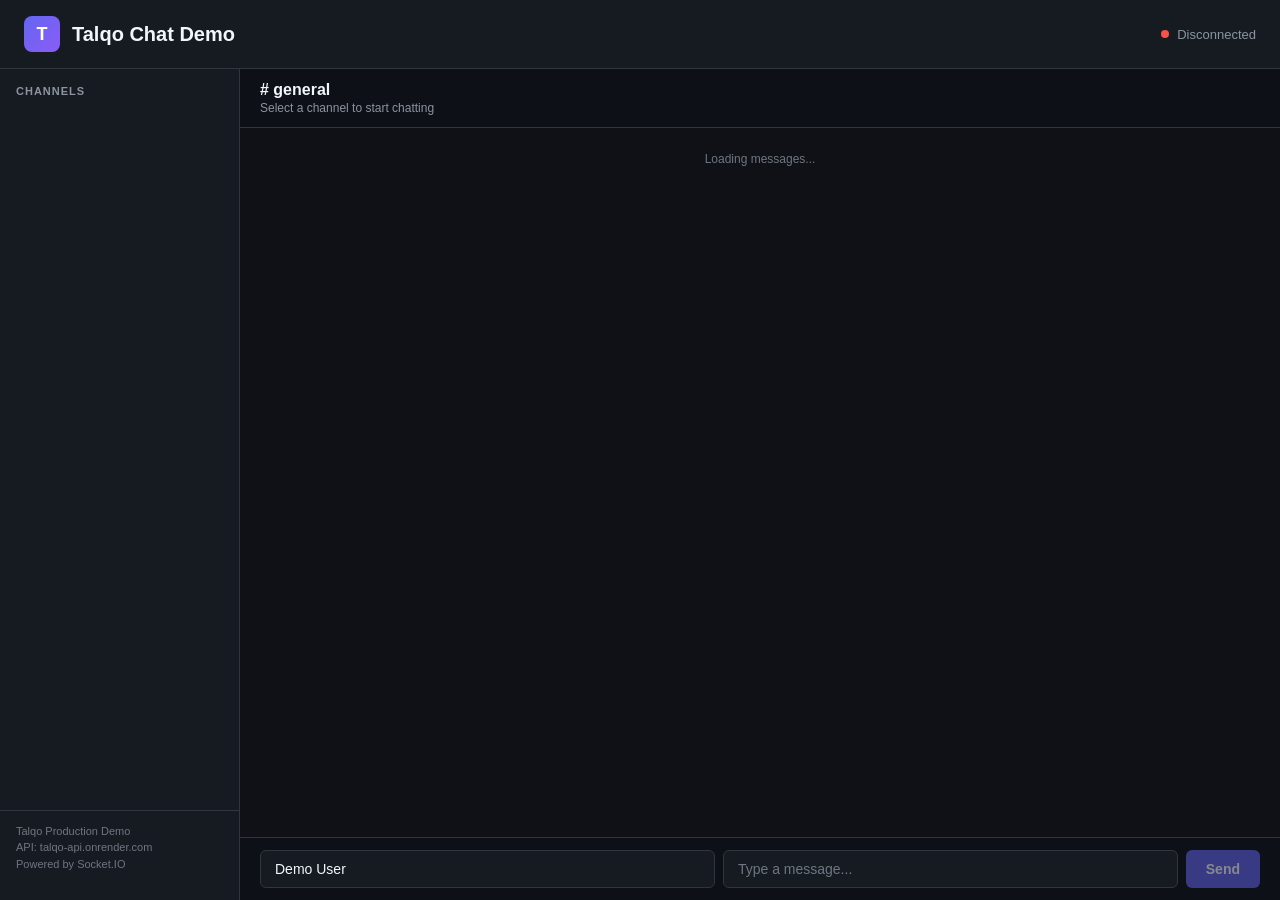
==== index.html @ 12759084 "Talqo chat demo app" ====
<!DOCTYPE html>
<html lang="en">
<head>
  <meta charset="UTF-8">
  <meta name="viewport" content="width=device-width, initial-scale=1.0">
  <title>Talqo Chat Demo</title>
  <script src="https://cdn.socket.io/4.7.5/socket.io.min.js"
          integrity="sha384-2huaZvOR9iDzHqslqwpR87isEmrfxqyWOF7hr7BY6KG0+hVKLoEXMPUJw3ynWuhO"
          crossorigin="anonymous"></script>
  <style>
    * { margin: 0; padding: 0; box-sizing: border-box; }

    body {
      font-family: -apple-system, BlinkMacSystemFont, 'Segoe UI', Roboto, sans-serif;
      background: #0f1117;
      color: #e1e4e8;
      height: 100vh;
      display: flex;
      flex-direction: column;
    }

    header {
      background: #161b22;
      border-bottom: 1px solid #30363d;
      padding: 16px 24px;
      display: flex;
      align-items: center;
      gap: 12px;
    }

    header .logo {
      width: 36px;
      height: 36px;
      background: linear-gradient(135deg, #6366f1, #8b5cf6);
      border-radius: 8px;
      display: flex;
      align-items: center;
      justify-content: center;
      font-weight: bold;
      font-size: 18px;
      color: white;
    }

    header h1 {
      font-size: 20px;
      font-weight: 600;
      color: #f0f6fc;
    }

    header .status {
      margin-left: auto;
      display: flex;
      align-items: center;
      gap: 8px;
      font-size: 13px;
      color: #8b949e;
    }

    header .status .dot {
      width: 8px;
      height: 8px;
      border-radius: 50%;
      background: #f85149;
      transition: background 0.3s;
    }

    header .status .dot.connected { background: #3fb950; }

    .container {
      display: flex;
      flex: 1;
      overflow: hidden;
    }

    .sidebar {
      width: 240px;
      background: #161b22;
      border-right: 1px solid #30363d;
      display: flex;
      flex-direction: column;
      padding: 16px 0;
    }

    .sidebar h3 {
      font-size: 11px;
      text-transform: uppercase;
      letter-spacing: 1px;
      color: #8b949e;
      padding: 0 16px;
      margin-bottom: 8px;
    }

    .channel-list {
      list-style: none;
    }

    .channel-list li {
      padding: 8px 16px;
      cursor: pointer;
      display: flex;
      align-items: center;
      gap: 8px;
      font-size: 14px;
      color: #8b949e;
      transition: all 0.15s;
    }

    .channel-list li:hover { background: #1c2128; color: #e1e4e8; }
    .channel-list li.active { background: #1f2937; color: #f0f6fc; }
    .channel-list li .hash { color: #6366f1; font-weight: bold; }

    .sidebar .info-box {
      margin-top: auto;
      padding: 12px 16px;
      border-top: 1px solid #30363d;
    }

    .sidebar .info-box p {
      font-size: 11px;
      color: #6e7681;
      line-height: 1.5;
    }

    .chat-area {
      flex: 1;
      display: flex;
      flex-direction: column;
    }

    .chat-header {
      padding: 12px 20px;
      border-bottom: 1px solid #30363d;
      background: #0d1117;
    }

    .chat-header h2 {
      font-size: 16px;
      font-weight: 600;
      color: #f0f6fc;
    }

    .chat-header p {
      font-size: 12px;
      color: #8b949e;
      margin-top: 2px;
    }

    .messages {
      flex: 1;
      overflow-y: auto;
      padding: 16px 20px;
      display: flex;
      flex-direction: column;
      gap: 4px;
    }

    .message {
      padding: 8px 12px;
      border-radius: 6px;
      max-width: 80%;
      animation: fadeIn 0.2s ease;
    }

    @keyframes fadeIn {
      from { opacity: 0; transform: translateY(4px); }
      to { opacity: 1; transform: translateY(0); }
    }

    .message .meta {
      display: flex;
      align-items: center;
      gap: 8px;
      margin-bottom: 4px;
    }

    .message .meta .author {
      font-weight: 600;
      font-size: 13px;
      color: #f0f6fc;
    }

    .message .meta .time {
      font-size: 11px;
      color: #6e7681;
    }

    .message .meta .bot-badge {
      background: #6366f1;
      color: white;
      font-size: 10px;
      padding: 1px 6px;
      border-radius: 3px;
      font-weight: 600;
    }

    .message .body {
      font-size: 14px;
      line-height: 1.5;
      color: #c9d1d9;
    }

    .message:hover { background: #161b22; }

    .input-area {
      padding: 12px 20px;
      border-top: 1px solid #30363d;
      background: #0d1117;
    }

    .input-row {
      display: flex;
      gap: 8px;
    }

    .input-row input[type="text"]#username {
      width: 120px;
      flex-shrink: 0;
    }

    .input-row input {
      flex: 1;
      background: #161b22;
      border: 1px solid #30363d;
      border-radius: 6px;
      padding: 10px 14px;
      color: #f0f6fc;
      font-size: 14px;
      outline: none;
      transition: border-color 0.2s;
    }

    .input-row input:focus { border-color: #6366f1; }
    .input-row input::placeholder { color: #6e7681; }

    .input-row button {
      background: #6366f1;
      color: white;
      border: none;
      border-radius: 6px;
      padding: 10px 20px;
      font-size: 14px;
      font-weight: 600;
      cursor: pointer;
      transition: background 0.2s;
      white-space: nowrap;
    }

    .input-row button:hover { background: #5558e6; }
    .input-row button:disabled { opacity: 0.5; cursor: not-allowed; }

    .system-msg {
      text-align: center;
      font-size: 12px;
      color: #6e7681;
      padding: 8px;
    }

    @media (max-width: 768px) {
      .sidebar { display: none; }
      .input-row input[type="text"]#username { width: 80px; }
    }
  </style>
</head>
<body>
  <header>
    <div class="logo">T</div>
    <h1>Talqo Chat Demo</h1>
    <div class="status">
      <div class="dot" id="statusDot"></div>
      <span id="statusText">Disconnected</span>
    </div>
  </header>

  <div class="container">
    <div class="sidebar">
      <h3>Channels</h3>
      <ul class="channel-list" id="channelList"></ul>
      <div class="info-box">
        <p>Talqo Production Demo<br>API: talqo-api.onrender.com<br>Powered by Socket.IO</p>
      </div>
    </div>

    <div class="chat-area">
      <div class="chat-header">
        <h2 id="channelTitle"># general</h2>
        <p id="channelDesc">Select a channel to start chatting</p>
      </div>

      <div class="messages" id="messages">
        <div class="system-msg">Loading messages...</div>
      </div>

      <div class="input-area">
        <div class="input-row">
          <input type="text" id="username" placeholder="Your name" value="Demo User">
          <input type="text" id="messageInput" placeholder="Type a message..." disabled>
          <button id="sendBtn" disabled>Send</button>
        </div>
      </div>
    </div>
  </div>

  <script>
    const API_BASE = 'https://talqo-api.onrender.com';
    const API_KEY = 'pk_live_LKlmr4swv3DQW6knTESTp3jXhk2GHrus';

    let socket = null;
    let currentChannelId = null;
    let channels = [];

    // DOM elements
    const statusDot = document.getElementById('statusDot');
    const statusText = document.getElementById('statusText');
    const channelList = document.getElementById('channelList');
    const channelTitle = document.getElementById('channelTitle');
    const channelDesc = document.getElementById('channelDesc');
    const messagesDiv = document.getElementById('messages');
    const messageInput = document.getElementById('messageInput');
    const sendBtn = document.getElementById('sendBtn');
    const usernameInput = document.getElementById('username');

    // API helper
    async function api(path, options = {}) {
      const res = await fetch(`${API_BASE}${path}`, {
        ...options,
        headers: {
          'Content-Type': 'application/json',
          'x-api-key': API_KEY,
          ...(options.headers || {})
        }
      });
      return res.json();
    }

    // Format timestamp
    function formatTime(ts) {
      const d = new Date(ts);
      return d.toLocaleTimeString([], { hour: '2-digit', minute: '2-digit' });
    }

    // Render a message (XSS-safe: uses textContent, not innerHTML)
    function renderMessage(msg) {
      const div = document.createElement('div');
      div.className = 'message';

      const isBot = msg.metadata?.isBot;
      const author = isBot ? (msg.metadata.botName || 'Bot') : (msg.userId || 'Anonymous');

      const metaDiv = document.createElement('div');
      metaDiv.className = 'meta';

      const authorSpan = document.createElement('span');
      authorSpan.className = 'author';
      authorSpan.textContent = author;
      metaDiv.appendChild(authorSpan);

      if (isBot) {
        const badgeSpan = document.createElement('span');
        badgeSpan.className = 'bot-badge';
        badgeSpan.textContent = 'BOT';
        metaDiv.appendChild(badgeSpan);
      }

      const timeSpan = document.createElement('span');
      timeSpan.className = 'time';
      timeSpan.textContent = formatTime(msg.createdAt);
      metaDiv.appendChild(timeSpan);

      const bodyDiv = document.createElement('div');
      bodyDiv.className = 'body';
      bodyDiv.textContent = msg.content;

      div.appendChild(metaDiv);
      div.appendChild(bodyDiv);
      return div;
    }

    // Load channels
    async function loadChannels() {
      const res = await api('/api/v1/channels');
      if (res.success) {
        channels = res.data;
        channelList.replaceChildren();
        channels.forEach(ch => {
          const li = document.createElement('li');
          const hashSpan = document.createElement('span');
          hashSpan.className = 'hash';
          hashSpan.textContent = '#';
          li.appendChild(hashSpan);
          li.appendChild(document.createTextNode(' ' + ch.name));
          li.dataset.id = ch.id;
          li.dataset.name = ch.name;
          li.dataset.desc = ch.description || '';
          li.onclick = () => selectChannel(ch.id, ch.name, ch.description);
          channelList.appendChild(li);
        });
        // Auto-select first channel
        if (channels.length > 0) {
          selectChannel(channels[0].id, channels[0].name, channels[0].description);
        }
      }
    }

    // Helper to create a system message element
    function createSystemMsg(text) {
      const el = document.createElement('div');
      el.className = 'system-msg';
      el.textContent = text;
      return el;
    }

    // Load messages for a channel
    async function loadMessages(channelId) {
      messagesDiv.replaceChildren(createSystemMsg('Loading messages...'));
      const res = await api(`/api/v1/channels/${channelId}/messages`);
      messagesDiv.replaceChildren();
      if (res.success && res.data.length > 0) {
        res.data.forEach(msg => messagesDiv.appendChild(renderMessage(msg)));
      } else {
        messagesDiv.appendChild(createSystemMsg('No messages yet. Be the first to say something!'));
      }
      messagesDiv.scrollTop = messagesDiv.scrollHeight;
    }

    // Select channel
    function selectChannel(id, name, desc) {
      currentChannelId = id;
      channelTitle.textContent = `# ${name}`;
      channelDesc.textContent = desc || 'Chat channel';
      messageInput.disabled = false;
      sendBtn.disabled = false;

      // Highlight active channel
      document.querySelectorAll('.channel-list li').forEach(li => {
        li.classList.toggle('active', li.dataset.id === id);
      });

      loadMessages(id);

      // Join channel via socket
      if (socket && socket.connected) {
        socket.emit('join_channel', { channelId: id });
      }
    }

    // Send message
    async function sendMessage() {
      const content = messageInput.value.trim();
      const username = usernameInput.value.trim() || 'Anonymous';
      if (!content || !currentChannelId) return;

      messageInput.value = '';
      sendBtn.disabled = true;

      try {
        const res = await api(`/api/v1/channels/${currentChannelId}/messages`, {
          method: 'POST',
          body: JSON.stringify({
            content,
            userId: username.toLowerCase().replace(/\s+/g, '-'),
            senderName: username
          })
        });

        if (res.success) {
          messagesDiv.appendChild(renderMessage(res.data));
          messagesDiv.scrollTop = messagesDiv.scrollHeight;
          // Remove "no messages" placeholder
          const placeholder = messagesDiv.querySelector('.system-msg');
          if (placeholder) placeholder.remove();
        }
      } catch (err) {
        console.error('Send failed:', err);
      }

      sendBtn.disabled = false;
      messageInput.focus();
    }

    // Connect socket
    function connectSocket() {
      socket = io(API_BASE, {
        transports: ['websocket', 'polling'],
        query: { apiKey: API_KEY }
      });

      socket.on('connect', () => {
        statusDot.classList.add('connected');
        statusText.textContent = 'Connected';
        if (currentChannelId) {
          socket.emit('join_channel', { channelId: currentChannelId });
        }
      });

      socket.on('disconnect', () => {
        statusDot.classList.remove('connected');
        statusText.textContent = 'Disconnected';
      });

      socket.on('new_message', (msg) => {
        if (msg.channelId === currentChannelId) {
          messagesDiv.appendChild(renderMessage(msg));
          messagesDiv.scrollTop = messagesDiv.scrollHeight;
        }
      });

      socket.on('connect_error', (err) => {
        statusText.textContent = 'Connection error';
        console.error('Socket error:', err);
      });
    }

    // Event listeners
    sendBtn.addEventListener('click', sendMessage);
    messageInput.addEventListener('keydown', (e) => {
      if (e.key === 'Enter') sendMessage();
    });

    // Initialize
    loadChannels();
    connectSocket();
  </script>
</body>
</html>
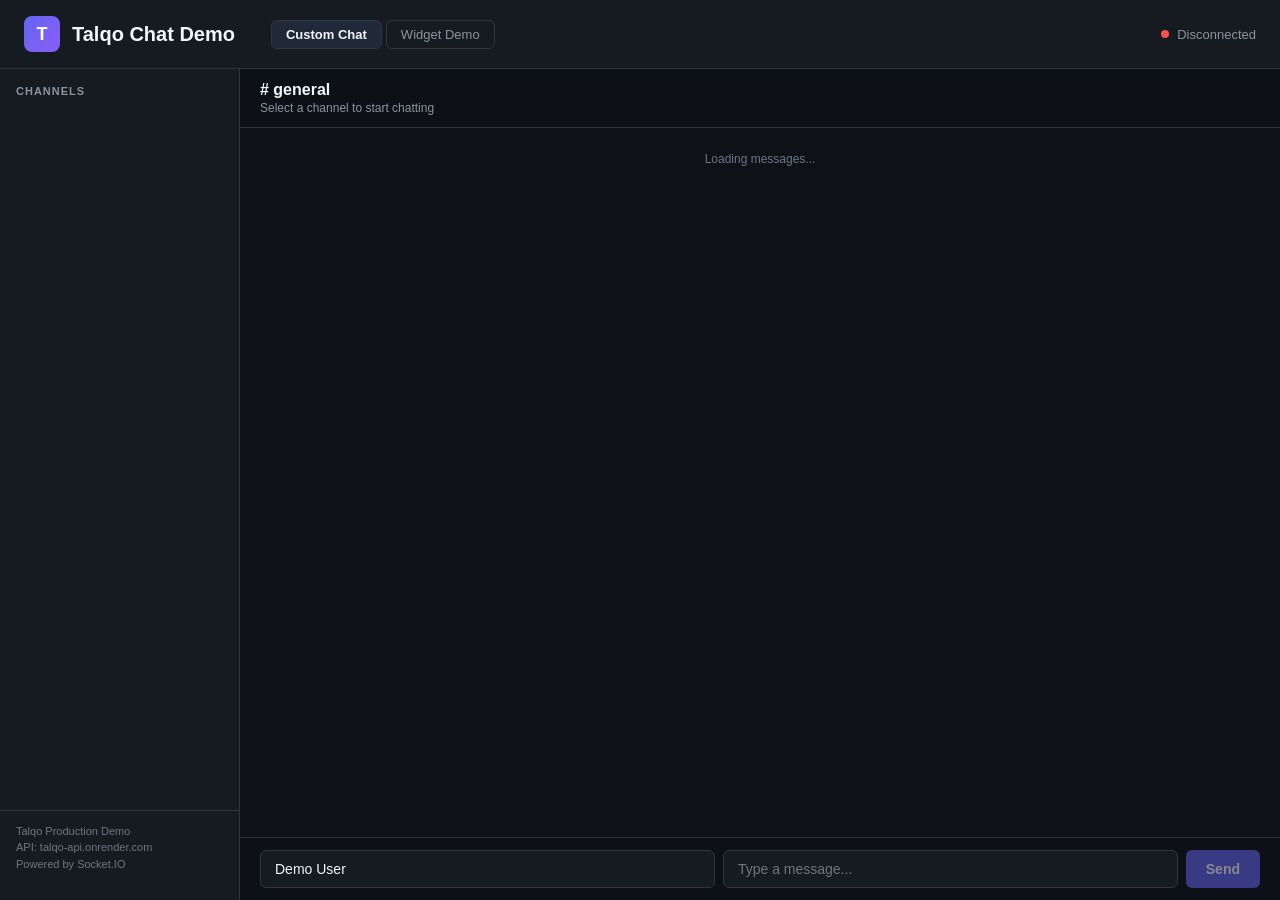
==== commit ab8f41a2: "feat: add Widget Demo tab with Talqo embeddable widget - Two tabs: Custom Chat | Widget Demo - Widge" ====
--- a/index.html
+++ b/index.html
@@ -265,6 +265,10 @@
   <header>
     <div class="logo">T</div>
     <h1>Talqo Chat Demo</h1>
+    <div style="display:flex;gap:4px;margin-left:24px;">
+      <button onclick="showView('chat')" id="tabChat" style="padding:6px 14px;border-radius:6px;border:1px solid #30363d;background:#1f2937;color:#f0f6fc;font-size:13px;cursor:pointer;font-weight:600;">Custom Chat</button>
+      <button onclick="showView('widget')" id="tabWidget" style="padding:6px 14px;border-radius:6px;border:1px solid #30363d;background:transparent;color:#8b949e;font-size:13px;cursor:pointer;">Widget Demo</button>
+    </div>
     <div class="status">
       <div class="dot" id="statusDot"></div>
       <span id="statusText">Disconnected</span>
@@ -297,6 +301,37 @@
           <button id="sendBtn" disabled>Send</button>
         </div>
       </div>
+    </div>
+  </div>
+
+  <!-- Widget Demo View -->
+  <div id="widgetView" style="display:none;flex:1;flex-direction:column;align-items:center;justify-content:center;padding:40px;text-align:center;">
+    <div style="max-width:600px;">
+      <h2 style="font-size:28px;font-weight:700;color:#f0f6fc;margin-bottom:12px;">Talqo Embeddable Widget</h2>
+      <p style="color:#8b949e;font-size:16px;line-height:1.6;margin-bottom:32px;">
+        This is the drop-in chat widget that your customers can add to any website with a single script tag.
+        Click the chat bubble in the bottom-right corner to try it.
+      </p>
+
+      <div style="background:#161b22;border:1px solid #30363d;border-radius:12px;padding:24px;text-align:left;margin-bottom:24px;">
+        <div style="font-size:11px;text-transform:uppercase;letter-spacing:1px;color:#6e7681;margin-bottom:12px;">Embed Code</div>
+        <pre style="background:#0d1117;padding:16px;border-radius:8px;overflow-x:auto;font-size:13px;line-height:1.6;color:#c9d1d9;"><code>&lt;script src="https://talqo-api.onrender.com/widget.js"&gt;&lt;/script&gt;
+&lt;script&gt;
+  Talqo.init({
+    apiKey: 'YOUR_API_KEY',
+    channelId: 'YOUR_CHANNEL_ID',
+    userId: 'visitor-123',
+    theme: 'light',
+    position: 'bottom-right'
+  })
+&lt;/script&gt;</code></pre>
+      </div>
+
+      <div style="display:flex;gap:12px;justify-content:center;">
+        <button onclick="launchWidget()" id="widgetLaunchBtn" style="padding:10px 24px;background:#6366f1;color:white;border:none;border-radius:8px;font-size:14px;font-weight:600;cursor:pointer;">Launch Widget</button>
+        <button onclick="destroyWidget()" id="widgetDestroyBtn" style="padding:10px 24px;background:#1e293b;color:#94a3b8;border:1px solid #30363d;border-radius:8px;font-size:14px;cursor:pointer;display:none;">Destroy Widget</button>
+      </div>
+      <p id="widgetStatus" style="margin-top:16px;font-size:13px;color:#6e7681;"></p>
     </div>
   </div>
 
@@ -462,12 +497,8 @@
           })
         });
 
-        if (res.success) {
-          messagesDiv.appendChild(renderMessage(res.data));
-          messagesDiv.scrollTop = messagesDiv.scrollHeight;
-          // Remove "no messages" placeholder
-          const placeholder = messagesDiv.querySelector('.system-msg');
-          if (placeholder) placeholder.remove();
+        if (!res.success) {
+          console.error('Send failed:', res.error);
         }
       } catch (err) {
         console.error('Send failed:', err);
@@ -480,8 +511,8 @@
     // Connect socket
     function connectSocket() {
       socket = io(API_BASE, {
-        transports: ['websocket', 'polling'],
-        query: { apiKey: API_KEY }
+        transports: ['websocket'],
+        auth: { apiKey: API_KEY }
       });
 
       socket.on('connect', () => {
@@ -497,8 +528,10 @@
         statusText.textContent = 'Disconnected';
       });
 
-      socket.on('new_message', (msg) => {
+      socket.on('message', (msg) => {
         if (msg.channelId === currentChannelId) {
+          const placeholder = messagesDiv.querySelector('.system-msg');
+          if (placeholder) placeholder.remove();
           messagesDiv.appendChild(renderMessage(msg));
           messagesDiv.scrollTop = messagesDiv.scrollHeight;
         }
@@ -515,6 +548,72 @@
     messageInput.addEventListener('keydown', (e) => {
       if (e.key === 'Enter') sendMessage();
     });
+
+    // View toggle
+    function showView(view) {
+      const chatView = document.querySelector('.container');
+      const widgetViewEl = document.getElementById('widgetView');
+      const tabChat = document.getElementById('tabChat');
+      const tabWidget = document.getElementById('tabWidget');
+
+      if (view === 'widget') {
+        chatView.style.display = 'none';
+        widgetViewEl.style.display = 'flex';
+        tabChat.style.background = 'transparent';
+        tabChat.style.color = '#8b949e';
+        tabChat.style.fontWeight = 'normal';
+        tabWidget.style.background = '#1f2937';
+        tabWidget.style.color = '#f0f6fc';
+        tabWidget.style.fontWeight = '600';
+      } else {
+        chatView.style.display = 'flex';
+        widgetViewEl.style.display = 'none';
+        tabChat.style.background = '#1f2937';
+        tabChat.style.color = '#f0f6fc';
+        tabChat.style.fontWeight = '600';
+        tabWidget.style.background = 'transparent';
+        tabWidget.style.color = '#8b949e';
+        tabWidget.style.fontWeight = 'normal';
+      }
+    }
+
+    // Widget management
+    let widgetLoaded = false;
+    function launchWidget() {
+      if (!widgetLoaded) {
+        const script = document.createElement('script');
+        script.src = API_BASE + '/widget.js';
+        script.onload = function() {
+          if (window.Talqo && channels.length > 0) {
+            window.Talqo.init({
+              apiKey: API_KEY,
+              channelId: channels[0].id,
+              serverUrl: API_BASE,
+              userId: 'widget-visitor',
+              userName: 'Widget Visitor',
+              theme: 'light',
+              position: 'bottom-right'
+            });
+            window.Talqo.open();
+            widgetLoaded = true;
+            document.getElementById('widgetLaunchBtn').style.display = 'none';
+            document.getElementById('widgetDestroyBtn').style.display = 'inline-block';
+            document.getElementById('widgetStatus').textContent = 'Widget active on #' + channels[0].name;
+          }
+        };
+        document.body.appendChild(script);
+      }
+    }
+
+    function destroyWidget() {
+      if (window.Talqo) {
+        window.Talqo.destroy();
+        widgetLoaded = false;
+        document.getElementById('widgetLaunchBtn').style.display = 'inline-block';
+        document.getElementById('widgetDestroyBtn').style.display = 'none';
+        document.getElementById('widgetStatus').textContent = 'Widget destroyed';
+      }
+    }
 
     // Initialize
     loadChannels();
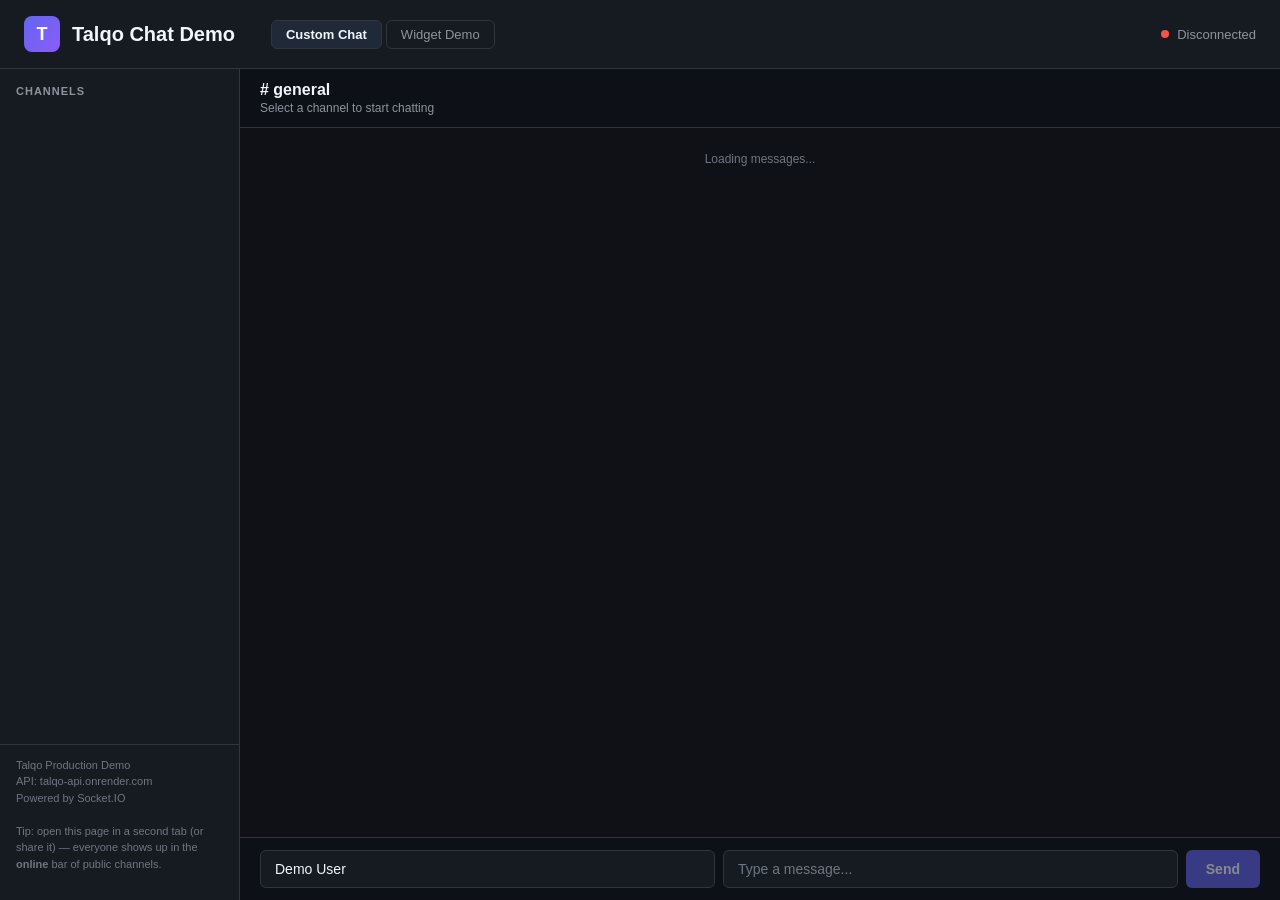
==== commit 4eee3521: "feat: show live online users (presence) in the Custom Chat demo Join public channels with a per-tab " ====
--- a/index.html
+++ b/index.html
@@ -255,7 +255,57 @@
       padding: 8px;
     }
 
+    /* Presence (online users) */
+    .online-bar {
+      display: none;
+      align-items: center;
+      gap: 10px;
+      flex-shrink: 0;
+    }
+
+    .online-bar .online-dot {
+      width: 8px;
+      height: 8px;
+      border-radius: 50%;
+      background: #3fb950;
+      box-shadow: 0 0 0 3px rgba(63, 185, 80, 0.18);
+    }
+
+    .online-bar .online-count {
+      font-size: 12px;
+      color: #8b949e;
+      white-space: nowrap;
+    }
+
+    .online-avatars {
+      display: flex;
+      align-items: center;
+    }
+
+    .online-avatars .online-avatar {
+      width: 26px;
+      height: 26px;
+      border-radius: 50%;
+      margin-left: -6px;
+      border: 2px solid #0d1117;
+      display: flex;
+      align-items: center;
+      justify-content: center;
+      font-size: 11px;
+      font-weight: 700;
+      color: #fff;
+      text-transform: uppercase;
+    }
+
+    .online-avatars .online-avatar:first-child { margin-left: 0; }
+    .online-avatars .online-avatar.more {
+      background: #30363d;
+      color: #c9d1d9;
+      font-size: 10px;
+    }
+
     @media (max-width: 768px) {
+      .online-avatars { display: none; }
       .sidebar { display: none; }
       .input-row input[type="text"]#username { width: 80px; }
     }
@@ -280,14 +330,21 @@
       <h3>Channels</h3>
       <ul class="channel-list" id="channelList"></ul>
       <div class="info-box">
-        <p>Talqo Production Demo<br>API: talqo-api.onrender.com<br>Powered by Socket.IO</p>
+        <p>Talqo Production Demo<br>API: talqo-api.onrender.com<br>Powered by Socket.IO<br><br>Tip: open this page in a second tab (or share it) — everyone shows up in the <strong>online</strong> bar of public channels.</p>
       </div>
     </div>
 
     <div class="chat-area">
-      <div class="chat-header">
-        <h2 id="channelTitle"># general</h2>
-        <p id="channelDesc">Select a channel to start chatting</p>
+      <div class="chat-header" style="display:flex;align-items:center;justify-content:space-between;gap:16px;">
+        <div>
+          <h2 id="channelTitle"># general</h2>
+          <p id="channelDesc">Select a channel to start chatting</p>
+        </div>
+        <div class="online-bar" id="onlineBar" title="People online in this channel">
+          <span class="online-dot"></span>
+          <span class="online-count" id="onlineCount">0 online</span>
+          <div class="online-avatars" id="onlineAvatars"></div>
+        </div>
       </div>
 
       <div class="messages" id="messages">
@@ -317,6 +374,7 @@
         <div style="font-size:11px;text-transform:uppercase;letter-spacing:1px;color:#6e7681;margin-bottom:12px;">Embed Code</div>
         <pre style="background:#0d1117;padding:16px;border-radius:8px;overflow-x:auto;font-size:13px;line-height:1.6;color:#c9d1d9;"><code>&lt;script src="https://talqo-api.onrender.com/widget.js"&gt;&lt;/script&gt;
 &lt;script&gt;
+  // Chat mode (explicit channel &amp; user)
   Talqo.init({
     apiKey: 'YOUR_API_KEY',
     channelId: 'YOUR_CHANNEL_ID',
@@ -324,7 +382,30 @@
     theme: 'light',
     position: 'bottom-right'
   })
+
+  // Support mode (auto guest ID &amp; channel)
+  Talqo.init({
+    apiKey: 'YOUR_API_KEY',
+    mode: 'support',
+    theme: 'light'
+  })
 &lt;/script&gt;</code></pre>
+      </div>
+
+      <div style="background:#161b22;border:1px solid #30363d;border-radius:12px;padding:20px;margin-bottom:24px;">
+        <div style="font-size:11px;text-transform:uppercase;letter-spacing:1px;color:#6e7681;margin-bottom:12px;">Widget Mode</div>
+        <div style="display:flex;gap:16px;justify-content:center;align-items:center;">
+          <label style="display:flex;align-items:center;gap:6px;cursor:pointer;font-size:14px;color:#c9d1d9;">
+            <input type="radio" name="widgetMode" value="chat" checked
+              style="accent-color:#6366f1;width:16px;height:16px;cursor:pointer;">
+            Chat Mode
+          </label>
+          <label style="display:flex;align-items:center;gap:6px;cursor:pointer;font-size:14px;color:#c9d1d9;">
+            <input type="radio" name="widgetMode" value="support"
+              style="accent-color:#059669;width:16px;height:16px;cursor:pointer;">
+            Support Mode
+          </label>
+        </div>
       </div>
 
       <div style="display:flex;gap:12px;justify-content:center;">
@@ -342,6 +423,9 @@
     let socket = null;
     let currentChannelId = null;
     let channels = [];
+    let onlineUsers = [];
+    // Stable per-tab identity so multiple tabs each count as a distinct online user.
+    const GUEST_ID = 'guest-' + Math.random().toString(36).slice(2, 8);
 
     // DOM elements
     const statusDot = document.getElementById('statusDot');
@@ -371,6 +455,51 @@
     function formatTime(ts) {
       const d = new Date(ts);
       return d.toLocaleTimeString([], { hour: '2-digit', minute: '2-digit' });
+    }
+
+    // --- Presence (online users) ---
+    // Join payload carries identity so the server can track presence in public channels.
+    function joinPayload(channelId) {
+      return {
+        channelId,
+        userId: GUEST_ID,
+        displayName: usernameInput.value.trim() || 'Guest'
+      };
+    }
+
+    // Deterministic avatar color from a name.
+    function colorFor(name) {
+      let hash = 0;
+      for (let i = 0; i < name.length; i++) hash = name.charCodeAt(i) + ((hash << 5) - hash);
+      return `hsl(${Math.abs(hash) % 360}, 55%, 45%)`;
+    }
+
+    function renderOnline() {
+      const bar = document.getElementById('onlineBar');
+      if (!onlineUsers.length) {
+        bar.style.display = 'none';
+        return;
+      }
+      bar.style.display = 'flex';
+      document.getElementById('onlineCount').textContent = `${onlineUsers.length} online`;
+
+      const avatars = document.getElementById('onlineAvatars');
+      avatars.replaceChildren();
+      onlineUsers.slice(0, 6).forEach(u => {
+        const name = u.displayName || u.userId;
+        const a = document.createElement('div');
+        a.className = 'online-avatar';
+        a.title = name;
+        a.textContent = name.charAt(0);
+        a.style.background = colorFor(name);
+        avatars.appendChild(a);
+      });
+      if (onlineUsers.length > 6) {
+        const more = document.createElement('div');
+        more.className = 'online-avatar more';
+        more.textContent = '+' + (onlineUsers.length - 6);
+        avatars.appendChild(more);
+      }
     }
 
     // Render a message (XSS-safe: uses textContent, not innerHTML)
@@ -472,9 +601,13 @@
 
       loadMessages(id);
 
-      // Join channel via socket
+      // Reset presence for the newly selected channel
+      onlineUsers = [];
+      renderOnline();
+
+      // Join channel via socket (with identity so presence is tracked)
       if (socket && socket.connected) {
-        socket.emit('join_channel', { channelId: id });
+        socket.emit('join_channel', joinPayload(id));
       }
     }
 
@@ -519,7 +652,7 @@
         statusDot.classList.add('connected');
         statusText.textContent = 'Connected';
         if (currentChannelId) {
-          socket.emit('join_channel', { channelId: currentChannelId });
+          socket.emit('join_channel', joinPayload(currentChannelId));
         }
       });
 
@@ -537,6 +670,27 @@
         }
       });
 
+      // Presence: snapshot on join + incremental online/offline (public channels only)
+      socket.on('presence', ({ channelId, users }) => {
+        if (channelId !== currentChannelId) return;
+        onlineUsers = users || [];
+        renderOnline();
+      });
+
+      socket.on('user_online', ({ channelId, userId, displayName }) => {
+        if (channelId !== currentChannelId) return;
+        const existing = onlineUsers.find(u => u.userId === userId);
+        if (existing) existing.displayName = displayName;
+        else onlineUsers.push({ userId, displayName });
+        renderOnline();
+      });
+
+      socket.on('user_offline', ({ channelId, userId }) => {
+        if (channelId !== currentChannelId) return;
+        onlineUsers = onlineUsers.filter(u => u.userId !== userId);
+        renderOnline();
+      });
+
       socket.on('connect_error', (err) => {
         statusText.textContent = 'Connection error';
         console.error('Socket error:', err);
@@ -547,6 +701,13 @@
     sendBtn.addEventListener('click', sendMessage);
     messageInput.addEventListener('keydown', (e) => {
       if (e.key === 'Enter') sendMessage();
+    });
+
+    // Updating your name re-broadcasts presence so others see the new display name
+    usernameInput.addEventListener('change', () => {
+      if (socket && socket.connected && currentChannelId) {
+        socket.emit('join_channel', joinPayload(currentChannelId));
+      }
     });
 
     // View toggle
@@ -579,27 +740,59 @@
 
     // Widget management
     let widgetLoaded = false;
+    let widgetScriptLoaded = false;
+
+    function getSelectedWidgetMode() {
+      const checked = document.querySelector('input[name="widgetMode"]:checked');
+      return checked ? checked.value : 'chat';
+    }
+
     function launchWidget() {
-      if (!widgetLoaded) {
+      if (widgetLoaded) return;
+
+      function initWidget() {
+        if (!window.Talqo) return;
+
+        const mode = getSelectedWidgetMode();
+        const isSupportMode = mode === 'support';
+
+        const config = {
+          apiKey: API_KEY,
+          serverUrl: API_BASE,
+          theme: 'light',
+          position: 'bottom-right',
+          mode: mode
+        };
+
+        if (!isSupportMode && channels.length > 0) {
+          // Chat mode: use first available channel and explicit user
+          config.channelId = channels[0].id;
+          config.userId = 'widget-visitor';
+          config.userName = 'Widget Visitor';
+        }
+        // Support mode: no channelId (auto-created), no userId (auto-guest)
+
+        window.Talqo.init(config);
+        window.Talqo.open();
+        widgetLoaded = true;
+        document.getElementById('widgetLaunchBtn').style.display = 'none';
+        document.getElementById('widgetDestroyBtn').style.display = 'inline-block';
+
+        if (isSupportMode) {
+          document.getElementById('widgetStatus').textContent = 'Widget active in Support mode (guest)';
+        } else {
+          document.getElementById('widgetStatus').textContent = 'Widget active on #' + (channels.length > 0 ? channels[0].name : 'unknown');
+        }
+      }
+
+      if (widgetScriptLoaded) {
+        initWidget();
+      } else {
         const script = document.createElement('script');
         script.src = API_BASE + '/widget.js';
         script.onload = function() {
-          if (window.Talqo && channels.length > 0) {
-            window.Talqo.init({
-              apiKey: API_KEY,
-              channelId: channels[0].id,
-              serverUrl: API_BASE,
-              userId: 'widget-visitor',
-              userName: 'Widget Visitor',
-              theme: 'light',
-              position: 'bottom-right'
-            });
-            window.Talqo.open();
-            widgetLoaded = true;
-            document.getElementById('widgetLaunchBtn').style.display = 'none';
-            document.getElementById('widgetDestroyBtn').style.display = 'inline-block';
-            document.getElementById('widgetStatus').textContent = 'Widget active on #' + channels[0].name;
-          }
+          widgetScriptLoaded = true;
+          initWidget();
         };
         document.body.appendChild(script);
       }
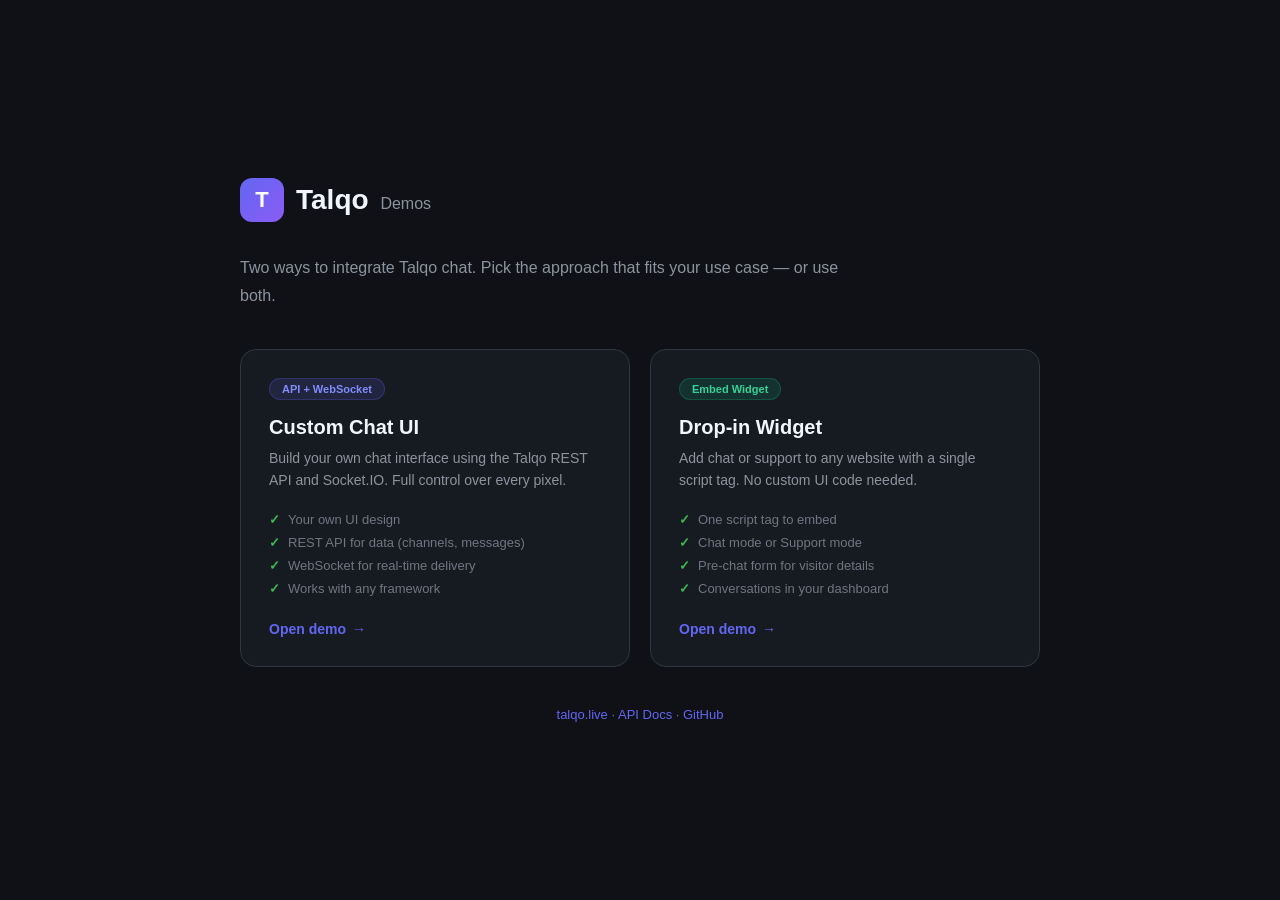
==== commit de0aba90: "refactor: split demo into Custom Chat (API) + Widget Chat (embed) Restructured from single 816-line " ====
--- a/index.html
+++ b/index.html
@@ -3,814 +3,118 @@
 <head>
   <meta charset="UTF-8">
   <meta name="viewport" content="width=device-width, initial-scale=1.0">
-  <title>Talqo Chat Demo</title>
-  <script src="https://cdn.socket.io/4.7.5/socket.io.min.js"
-          integrity="sha384-2huaZvOR9iDzHqslqwpR87isEmrfxqyWOF7hr7BY6KG0+hVKLoEXMPUJw3ynWuhO"
-          crossorigin="anonymous"></script>
+  <title>Talqo Demos — Chat Integration Examples</title>
   <style>
     * { margin: 0; padding: 0; box-sizing: border-box; }
-
     body {
       font-family: -apple-system, BlinkMacSystemFont, 'Segoe UI', Roboto, sans-serif;
-      background: #0f1117;
-      color: #e1e4e8;
-      height: 100vh;
-      display: flex;
-      flex-direction: column;
+      background: #0f1117; color: #e1e4e8;
+      min-height: 100vh;
+      display: flex; align-items: center; justify-content: center;
+      padding: 40px 24px;
     }
+    .container { max-width: 800px; width: 100%; }
 
-    header {
-      background: #161b22;
-      border-bottom: 1px solid #30363d;
-      padding: 16px 24px;
-      display: flex;
-      align-items: center;
-      gap: 12px;
+    .logo { display: flex; align-items: center; gap: 12px; margin-bottom: 32px; }
+    .logo .icon {
+      width: 44px; height: 44px;
+      background: linear-gradient(135deg, #6366f1, #8b5cf6);
+      border-radius: 12px;
+      display: flex; align-items: center; justify-content: center;
+      font-weight: bold; font-size: 22px; color: white;
     }
+    .logo h1 { font-size: 28px; color: #f0f6fc; }
+    .logo span { color: #8b949e; font-size: 16px; font-weight: 400; margin-left: 4px; }
 
-    header .logo {
-      width: 36px;
-      height: 36px;
-      background: linear-gradient(135deg, #6366f1, #8b5cf6);
-      border-radius: 8px;
-      display: flex;
-      align-items: center;
-      justify-content: center;
-      font-weight: bold;
-      font-size: 18px;
-      color: white;
+    p.intro { font-size: 16px; color: #8b949e; line-height: 1.7; margin-bottom: 40px; max-width: 600px; }
+
+    .cards { display: grid; grid-template-columns: 1fr 1fr; gap: 20px; }
+    @media (max-width: 640px) { .cards { grid-template-columns: 1fr; } }
+
+    .card {
+      background: #161b22; border: 1px solid #30363d;
+      border-radius: 16px; padding: 28px;
+      transition: border-color 0.2s, transform 0.2s;
+      text-decoration: none; color: inherit; display: block;
     }
+    .card:hover { border-color: #6366f1; transform: translateY(-2px); }
 
-    header h1 {
-      font-size: 20px;
-      font-weight: 600;
-      color: #f0f6fc;
+    .card .badge {
+      display: inline-block;
+      padding: 4px 12px; border-radius: 20px;
+      font-size: 11px; font-weight: 600; margin-bottom: 16px;
     }
+    .card.api .badge { background: rgba(99, 102, 241, 0.15); color: #818cf8; border: 1px solid rgba(99, 102, 241, 0.25); }
+    .card.widget .badge { background: rgba(16, 185, 129, 0.15); color: #34d399; border: 1px solid rgba(16, 185, 129, 0.25); }
 
-    header .status {
-      margin-left: auto;
-      display: flex;
-      align-items: center;
-      gap: 8px;
-      font-size: 13px;
-      color: #8b949e;
+    .card h2 { font-size: 20px; font-weight: 600; color: #f0f6fc; margin-bottom: 8px; }
+    .card p { font-size: 14px; color: #8b949e; line-height: 1.6; margin-bottom: 16px; }
+
+    .card .features { list-style: none; margin-bottom: 20px; }
+    .card .features li {
+      font-size: 13px; color: #6e7681; padding: 4px 0;
+      display: flex; align-items: center; gap: 8px;
     }
+    .card .features li::before { content: '✓'; color: #3fb950; font-weight: bold; }
 
-    header .status .dot {
-      width: 8px;
-      height: 8px;
-      border-radius: 50%;
-      background: #f85149;
-      transition: background 0.3s;
+    .card .cta {
+      display: inline-flex; align-items: center; gap: 6px;
+      font-size: 14px; font-weight: 600; color: #6366f1;
     }
+    .card .cta::after { content: '→'; }
 
-    header .status .dot.connected { background: #3fb950; }
-
-    .container {
-      display: flex;
-      flex: 1;
-      overflow: hidden;
+    .footer {
+      margin-top: 40px; text-align: center;
+      font-size: 13px; color: #6e7681;
     }
-
-    .sidebar {
-      width: 240px;
-      background: #161b22;
-      border-right: 1px solid #30363d;
-      display: flex;
-      flex-direction: column;
-      padding: 16px 0;
-    }
-
-    .sidebar h3 {
-      font-size: 11px;
-      text-transform: uppercase;
-      letter-spacing: 1px;
-      color: #8b949e;
-      padding: 0 16px;
-      margin-bottom: 8px;
-    }
-
-    .channel-list {
-      list-style: none;
-    }
-
-    .channel-list li {
-      padding: 8px 16px;
-      cursor: pointer;
-      display: flex;
-      align-items: center;
-      gap: 8px;
-      font-size: 14px;
-      color: #8b949e;
-      transition: all 0.15s;
-    }
-
-    .channel-list li:hover { background: #1c2128; color: #e1e4e8; }
-    .channel-list li.active { background: #1f2937; color: #f0f6fc; }
-    .channel-list li .hash { color: #6366f1; font-weight: bold; }
-
-    .sidebar .info-box {
-      margin-top: auto;
-      padding: 12px 16px;
-      border-top: 1px solid #30363d;
-    }
-
-    .sidebar .info-box p {
-      font-size: 11px;
-      color: #6e7681;
-      line-height: 1.5;
-    }
-
-    .chat-area {
-      flex: 1;
-      display: flex;
-      flex-direction: column;
-    }
-
-    .chat-header {
-      padding: 12px 20px;
-      border-bottom: 1px solid #30363d;
-      background: #0d1117;
-    }
-
-    .chat-header h2 {
-      font-size: 16px;
-      font-weight: 600;
-      color: #f0f6fc;
-    }
-
-    .chat-header p {
-      font-size: 12px;
-      color: #8b949e;
-      margin-top: 2px;
-    }
-
-    .messages {
-      flex: 1;
-      overflow-y: auto;
-      padding: 16px 20px;
-      display: flex;
-      flex-direction: column;
-      gap: 4px;
-    }
-
-    .message {
-      padding: 8px 12px;
-      border-radius: 6px;
-      max-width: 80%;
-      animation: fadeIn 0.2s ease;
-    }
-
-    @keyframes fadeIn {
-      from { opacity: 0; transform: translateY(4px); }
-      to { opacity: 1; transform: translateY(0); }
-    }
-
-    .message .meta {
-      display: flex;
-      align-items: center;
-      gap: 8px;
-      margin-bottom: 4px;
-    }
-
-    .message .meta .author {
-      font-weight: 600;
-      font-size: 13px;
-      color: #f0f6fc;
-    }
-
-    .message .meta .time {
-      font-size: 11px;
-      color: #6e7681;
-    }
-
-    .message .meta .bot-badge {
-      background: #6366f1;
-      color: white;
-      font-size: 10px;
-      padding: 1px 6px;
-      border-radius: 3px;
-      font-weight: 600;
-    }
-
-    .message .body {
-      font-size: 14px;
-      line-height: 1.5;
-      color: #c9d1d9;
-    }
-
-    .message:hover { background: #161b22; }
-
-    .input-area {
-      padding: 12px 20px;
-      border-top: 1px solid #30363d;
-      background: #0d1117;
-    }
-
-    .input-row {
-      display: flex;
-      gap: 8px;
-    }
-
-    .input-row input[type="text"]#username {
-      width: 120px;
-      flex-shrink: 0;
-    }
-
-    .input-row input {
-      flex: 1;
-      background: #161b22;
-      border: 1px solid #30363d;
-      border-radius: 6px;
-      padding: 10px 14px;
-      color: #f0f6fc;
-      font-size: 14px;
-      outline: none;
-      transition: border-color 0.2s;
-    }
-
-    .input-row input:focus { border-color: #6366f1; }
-    .input-row input::placeholder { color: #6e7681; }
-
-    .input-row button {
-      background: #6366f1;
-      color: white;
-      border: none;
-      border-radius: 6px;
-      padding: 10px 20px;
-      font-size: 14px;
-      font-weight: 600;
-      cursor: pointer;
-      transition: background 0.2s;
-      white-space: nowrap;
-    }
-
-    .input-row button:hover { background: #5558e6; }
-    .input-row button:disabled { opacity: 0.5; cursor: not-allowed; }
-
-    .system-msg {
-      text-align: center;
-      font-size: 12px;
-      color: #6e7681;
-      padding: 8px;
-    }
-
-    /* Presence (online users) */
-    .online-bar {
-      display: none;
-      align-items: center;
-      gap: 10px;
-      flex-shrink: 0;
-    }
-
-    .online-bar .online-dot {
-      width: 8px;
-      height: 8px;
-      border-radius: 50%;
-      background: #3fb950;
-      box-shadow: 0 0 0 3px rgba(63, 185, 80, 0.18);
-    }
-
-    .online-bar .online-count {
-      font-size: 12px;
-      color: #8b949e;
-      white-space: nowrap;
-    }
-
-    .online-avatars {
-      display: flex;
-      align-items: center;
-    }
-
-    .online-avatars .online-avatar {
-      width: 26px;
-      height: 26px;
-      border-radius: 50%;
-      margin-left: -6px;
-      border: 2px solid #0d1117;
-      display: flex;
-      align-items: center;
-      justify-content: center;
-      font-size: 11px;
-      font-weight: 700;
-      color: #fff;
-      text-transform: uppercase;
-    }
-
-    .online-avatars .online-avatar:first-child { margin-left: 0; }
-    .online-avatars .online-avatar.more {
-      background: #30363d;
-      color: #c9d1d9;
-      font-size: 10px;
-    }
-
-    @media (max-width: 768px) {
-      .online-avatars { display: none; }
-      .sidebar { display: none; }
-      .input-row input[type="text"]#username { width: 80px; }
-    }
+    .footer a { color: #6366f1; text-decoration: none; }
+    .footer a:hover { text-decoration: underline; }
   </style>
 </head>
 <body>
-  <header>
-    <div class="logo">T</div>
-    <h1>Talqo Chat Demo</h1>
-    <div style="display:flex;gap:4px;margin-left:24px;">
-      <button onclick="showView('chat')" id="tabChat" style="padding:6px 14px;border-radius:6px;border:1px solid #30363d;background:#1f2937;color:#f0f6fc;font-size:13px;cursor:pointer;font-weight:600;">Custom Chat</button>
-      <button onclick="showView('widget')" id="tabWidget" style="padding:6px 14px;border-radius:6px;border:1px solid #30363d;background:transparent;color:#8b949e;font-size:13px;cursor:pointer;">Widget Demo</button>
-    </div>
-    <div class="status">
-      <div class="dot" id="statusDot"></div>
-      <span id="statusText">Disconnected</span>
-    </div>
-  </header>
-
   <div class="container">
-    <div class="sidebar">
-      <h3>Channels</h3>
-      <ul class="channel-list" id="channelList"></ul>
-      <div class="info-box">
-        <p>Talqo Production Demo<br>API: talqo-api.onrender.com<br>Powered by Socket.IO<br><br>Tip: open this page in a second tab (or share it) — everyone shows up in the <strong>online</strong> bar of public channels.</p>
-      </div>
+    <div class="logo">
+      <div class="icon">T</div>
+      <h1>Talqo <span>Demos</span></h1>
     </div>
 
-    <div class="chat-area">
-      <div class="chat-header" style="display:flex;align-items:center;justify-content:space-between;gap:16px;">
-        <div>
-          <h2 id="channelTitle"># general</h2>
-          <p id="channelDesc">Select a channel to start chatting</p>
-        </div>
-        <div class="online-bar" id="onlineBar" title="People online in this channel">
-          <span class="online-dot"></span>
-          <span class="online-count" id="onlineCount">0 online</span>
-          <div class="online-avatars" id="onlineAvatars"></div>
-        </div>
-      </div>
+    <p class="intro">
+      Two ways to integrate Talqo chat. Pick the approach that fits your use case — or use both.
+    </p>
 
-      <div class="messages" id="messages">
-        <div class="system-msg">Loading messages...</div>
-      </div>
+    <div class="cards">
+      <a href="custom-chat/" class="card api">
+        <div class="badge">API + WebSocket</div>
+        <h2>Custom Chat UI</h2>
+        <p>Build your own chat interface using the Talqo REST API and Socket.IO. Full control over every pixel.</p>
+        <ul class="features">
+          <li>Your own UI design</li>
+          <li>REST API for data (channels, messages)</li>
+          <li>WebSocket for real-time delivery</li>
+          <li>Works with any framework</li>
+        </ul>
+        <span class="cta">Open demo</span>
+      </a>
 
-      <div class="input-area">
-        <div class="input-row">
-          <input type="text" id="username" placeholder="Your name" value="Demo User">
-          <input type="text" id="messageInput" placeholder="Type a message..." disabled>
-          <button id="sendBtn" disabled>Send</button>
-        </div>
-      </div>
+      <a href="widget-chat/" class="card widget">
+        <div class="badge">Embed Widget</div>
+        <h2>Drop-in Widget</h2>
+        <p>Add chat or support to any website with a single script tag. No custom UI code needed.</p>
+        <ul class="features">
+          <li>One script tag to embed</li>
+          <li>Chat mode or Support mode</li>
+          <li>Pre-chat form for visitor details</li>
+          <li>Conversations in your dashboard</li>
+        </ul>
+        <span class="cta">Open demo</span>
+      </a>
+    </div>
+
+    <div class="footer">
+      <a href="https://talqo.live" target="_blank">talqo.live</a> ·
+      <a href="https://talqo.live/docs" target="_blank">API Docs</a> ·
+      <a href="https://github.com/kovaz01/talqo" target="_blank">GitHub</a>
     </div>
   </div>
-
-  <!-- Widget Demo View -->
-  <div id="widgetView" style="display:none;flex:1;flex-direction:column;align-items:center;justify-content:center;padding:40px;text-align:center;">
-    <div style="max-width:600px;">
-      <h2 style="font-size:28px;font-weight:700;color:#f0f6fc;margin-bottom:12px;">Talqo Embeddable Widget</h2>
-      <p style="color:#8b949e;font-size:16px;line-height:1.6;margin-bottom:32px;">
-        This is the drop-in chat widget that your customers can add to any website with a single script tag.
-        Click the chat bubble in the bottom-right corner to try it.
-      </p>
-
-      <div style="background:#161b22;border:1px solid #30363d;border-radius:12px;padding:24px;text-align:left;margin-bottom:24px;">
-        <div style="font-size:11px;text-transform:uppercase;letter-spacing:1px;color:#6e7681;margin-bottom:12px;">Embed Code</div>
-        <pre style="background:#0d1117;padding:16px;border-radius:8px;overflow-x:auto;font-size:13px;line-height:1.6;color:#c9d1d9;"><code>&lt;script src="https://talqo-api.onrender.com/widget.js"&gt;&lt;/script&gt;
-&lt;script&gt;
-  // Chat mode (explicit channel &amp; user)
-  Talqo.init({
-    apiKey: 'YOUR_API_KEY',
-    channelId: 'YOUR_CHANNEL_ID',
-    userId: 'visitor-123',
-    theme: 'light',
-    position: 'bottom-right'
-  })
-
-  // Support mode (auto guest ID &amp; channel)
-  Talqo.init({
-    apiKey: 'YOUR_API_KEY',
-    mode: 'support',
-    theme: 'light'
-  })
-&lt;/script&gt;</code></pre>
-      </div>
-
-      <div style="background:#161b22;border:1px solid #30363d;border-radius:12px;padding:20px;margin-bottom:24px;">
-        <div style="font-size:11px;text-transform:uppercase;letter-spacing:1px;color:#6e7681;margin-bottom:12px;">Widget Mode</div>
-        <div style="display:flex;gap:16px;justify-content:center;align-items:center;">
-          <label style="display:flex;align-items:center;gap:6px;cursor:pointer;font-size:14px;color:#c9d1d9;">
-            <input type="radio" name="widgetMode" value="chat" checked
-              style="accent-color:#6366f1;width:16px;height:16px;cursor:pointer;">
-            Chat Mode
-          </label>
-          <label style="display:flex;align-items:center;gap:6px;cursor:pointer;font-size:14px;color:#c9d1d9;">
-            <input type="radio" name="widgetMode" value="support"
-              style="accent-color:#059669;width:16px;height:16px;cursor:pointer;">
-            Support Mode
-          </label>
-        </div>
-      </div>
-
-      <div style="display:flex;gap:12px;justify-content:center;">
-        <button onclick="launchWidget()" id="widgetLaunchBtn" style="padding:10px 24px;background:#6366f1;color:white;border:none;border-radius:8px;font-size:14px;font-weight:600;cursor:pointer;">Launch Widget</button>
-        <button onclick="destroyWidget()" id="widgetDestroyBtn" style="padding:10px 24px;background:#1e293b;color:#94a3b8;border:1px solid #30363d;border-radius:8px;font-size:14px;cursor:pointer;display:none;">Destroy Widget</button>
-      </div>
-      <p id="widgetStatus" style="margin-top:16px;font-size:13px;color:#6e7681;"></p>
-    </div>
-  </div>
-
-  <script>
-    const API_BASE = 'https://talqo-api.onrender.com';
-    const API_KEY = 'pk_live_LKlmr4swv3DQW6knTESTp3jXhk2GHrus';
-
-    let socket = null;
-    let currentChannelId = null;
-    let channels = [];
-    let onlineUsers = [];
-    // Stable per-tab identity so multiple tabs each count as a distinct online user.
-    const GUEST_ID = 'guest-' + Math.random().toString(36).slice(2, 8);
-
-    // DOM elements
-    const statusDot = document.getElementById('statusDot');
-    const statusText = document.getElementById('statusText');
-    const channelList = document.getElementById('channelList');
-    const channelTitle = document.getElementById('channelTitle');
-    const channelDesc = document.getElementById('channelDesc');
-    const messagesDiv = document.getElementById('messages');
-    const messageInput = document.getElementById('messageInput');
-    const sendBtn = document.getElementById('sendBtn');
-    const usernameInput = document.getElementById('username');
-
-    // API helper
-    async function api(path, options = {}) {
-      const res = await fetch(`${API_BASE}${path}`, {
-        ...options,
-        headers: {
-          'Content-Type': 'application/json',
-          'x-api-key': API_KEY,
-          ...(options.headers || {})
-        }
-      });
-      return res.json();
-    }
-
-    // Format timestamp
-    function formatTime(ts) {
-      const d = new Date(ts);
-      return d.toLocaleTimeString([], { hour: '2-digit', minute: '2-digit' });
-    }
-
-    // --- Presence (online users) ---
-    // Join payload carries identity so the server can track presence in public channels.
-    function joinPayload(channelId) {
-      return {
-        channelId,
-        userId: GUEST_ID,
-        displayName: usernameInput.value.trim() || 'Guest'
-      };
-    }
-
-    // Deterministic avatar color from a name.
-    function colorFor(name) {
-      let hash = 0;
-      for (let i = 0; i < name.length; i++) hash = name.charCodeAt(i) + ((hash << 5) - hash);
-      return `hsl(${Math.abs(hash) % 360}, 55%, 45%)`;
-    }
-
-    function renderOnline() {
-      const bar = document.getElementById('onlineBar');
-      if (!onlineUsers.length) {
-        bar.style.display = 'none';
-        return;
-      }
-      bar.style.display = 'flex';
-      document.getElementById('onlineCount').textContent = `${onlineUsers.length} online`;
-
-      const avatars = document.getElementById('onlineAvatars');
-      avatars.replaceChildren();
-      onlineUsers.slice(0, 6).forEach(u => {
-        const name = u.displayName || u.userId;
-        const a = document.createElement('div');
-        a.className = 'online-avatar';
-        a.title = name;
-        a.textContent = name.charAt(0);
-        a.style.background = colorFor(name);
-        avatars.appendChild(a);
-      });
-      if (onlineUsers.length > 6) {
-        const more = document.createElement('div');
-        more.className = 'online-avatar more';
-        more.textContent = '+' + (onlineUsers.length - 6);
-        avatars.appendChild(more);
-      }
-    }
-
-    // Render a message (XSS-safe: uses textContent, not innerHTML)
-    function renderMessage(msg) {
-      const div = document.createElement('div');
-      div.className = 'message';
-
-      const isBot = msg.metadata?.isBot;
-      const author = isBot ? (msg.metadata.botName || 'Bot') : (msg.userId || 'Anonymous');
-
-      const metaDiv = document.createElement('div');
-      metaDiv.className = 'meta';
-
-      const authorSpan = document.createElement('span');
-      authorSpan.className = 'author';
-      authorSpan.textContent = author;
-      metaDiv.appendChild(authorSpan);
-
-      if (isBot) {
-        const badgeSpan = document.createElement('span');
-        badgeSpan.className = 'bot-badge';
-        badgeSpan.textContent = 'BOT';
-        metaDiv.appendChild(badgeSpan);
-      }
-
-      const timeSpan = document.createElement('span');
-      timeSpan.className = 'time';
-      timeSpan.textContent = formatTime(msg.createdAt);
-      metaDiv.appendChild(timeSpan);
-
-      const bodyDiv = document.createElement('div');
-      bodyDiv.className = 'body';
-      bodyDiv.textContent = msg.content;
-
-      div.appendChild(metaDiv);
-      div.appendChild(bodyDiv);
-      return div;
-    }
-
-    // Load channels
-    async function loadChannels() {
-      const res = await api('/api/v1/channels');
-      if (res.success) {
-        channels = res.data;
-        channelList.replaceChildren();
-        channels.forEach(ch => {
-          const li = document.createElement('li');
-          const hashSpan = document.createElement('span');
-          hashSpan.className = 'hash';
-          hashSpan.textContent = '#';
-          li.appendChild(hashSpan);
-          li.appendChild(document.createTextNode(' ' + ch.name));
-          li.dataset.id = ch.id;
-          li.dataset.name = ch.name;
-          li.dataset.desc = ch.description || '';
-          li.onclick = () => selectChannel(ch.id, ch.name, ch.description);
-          channelList.appendChild(li);
-        });
-        // Auto-select first channel
-        if (channels.length > 0) {
-          selectChannel(channels[0].id, channels[0].name, channels[0].description);
-        }
-      }
-    }
-
-    // Helper to create a system message element
-    function createSystemMsg(text) {
-      const el = document.createElement('div');
-      el.className = 'system-msg';
-      el.textContent = text;
-      return el;
-    }
-
-    // Load messages for a channel
-    async function loadMessages(channelId) {
-      messagesDiv.replaceChildren(createSystemMsg('Loading messages...'));
-      const res = await api(`/api/v1/channels/${channelId}/messages`);
-      messagesDiv.replaceChildren();
-      if (res.success && res.data.length > 0) {
-        res.data.forEach(msg => messagesDiv.appendChild(renderMessage(msg)));
-      } else {
-        messagesDiv.appendChild(createSystemMsg('No messages yet. Be the first to say something!'));
-      }
-      messagesDiv.scrollTop = messagesDiv.scrollHeight;
-    }
-
-    // Select channel
-    function selectChannel(id, name, desc) {
-      currentChannelId = id;
-      channelTitle.textContent = `# ${name}`;
-      channelDesc.textContent = desc || 'Chat channel';
-      messageInput.disabled = false;
-      sendBtn.disabled = false;
-
-      // Highlight active channel
-      document.querySelectorAll('.channel-list li').forEach(li => {
-        li.classList.toggle('active', li.dataset.id === id);
-      });
-
-      loadMessages(id);
-
-      // Reset presence for the newly selected channel
-      onlineUsers = [];
-      renderOnline();
-
-      // Join channel via socket (with identity so presence is tracked)
-      if (socket && socket.connected) {
-        socket.emit('join_channel', joinPayload(id));
-      }
-    }
-
-    // Send message
-    async function sendMessage() {
-      const content = messageInput.value.trim();
-      const username = usernameInput.value.trim() || 'Anonymous';
-      if (!content || !currentChannelId) return;
-
-      messageInput.value = '';
-      sendBtn.disabled = true;
-
-      try {
-        const res = await api(`/api/v1/channels/${currentChannelId}/messages`, {
-          method: 'POST',
-          body: JSON.stringify({
-            content,
-            userId: username.toLowerCase().replace(/\s+/g, '-'),
-            senderName: username
-          })
-        });
-
-        if (!res.success) {
-          console.error('Send failed:', res.error);
-        }
-      } catch (err) {
-        console.error('Send failed:', err);
-      }
-
-      sendBtn.disabled = false;
-      messageInput.focus();
-    }
-
-    // Connect socket
-    function connectSocket() {
-      socket = io(API_BASE, {
-        transports: ['websocket'],
-        auth: { apiKey: API_KEY }
-      });
-
-      socket.on('connect', () => {
-        statusDot.classList.add('connected');
-        statusText.textContent = 'Connected';
-        if (currentChannelId) {
-          socket.emit('join_channel', joinPayload(currentChannelId));
-        }
-      });
-
-      socket.on('disconnect', () => {
-        statusDot.classList.remove('connected');
-        statusText.textContent = 'Disconnected';
-      });
-
-      socket.on('message', (msg) => {
-        if (msg.channelId === currentChannelId) {
-          const placeholder = messagesDiv.querySelector('.system-msg');
-          if (placeholder) placeholder.remove();
-          messagesDiv.appendChild(renderMessage(msg));
-          messagesDiv.scrollTop = messagesDiv.scrollHeight;
-        }
-      });
-
-      // Presence: snapshot on join + incremental online/offline (public channels only)
-      socket.on('presence', ({ channelId, users }) => {
-        if (channelId !== currentChannelId) return;
-        onlineUsers = users || [];
-        renderOnline();
-      });
-
-      socket.on('user_online', ({ channelId, userId, displayName }) => {
-        if (channelId !== currentChannelId) return;
-        const existing = onlineUsers.find(u => u.userId === userId);
-        if (existing) existing.displayName = displayName;
-        else onlineUsers.push({ userId, displayName });
-        renderOnline();
-      });
-
-      socket.on('user_offline', ({ channelId, userId }) => {
-        if (channelId !== currentChannelId) return;
-        onlineUsers = onlineUsers.filter(u => u.userId !== userId);
-        renderOnline();
-      });
-
-      socket.on('connect_error', (err) => {
-        statusText.textContent = 'Connection error';
-        console.error('Socket error:', err);
-      });
-    }
-
-    // Event listeners
-    sendBtn.addEventListener('click', sendMessage);
-    messageInput.addEventListener('keydown', (e) => {
-      if (e.key === 'Enter') sendMessage();
-    });
-
-    // Updating your name re-broadcasts presence so others see the new display name
-    usernameInput.addEventListener('change', () => {
-      if (socket && socket.connected && currentChannelId) {
-        socket.emit('join_channel', joinPayload(currentChannelId));
-      }
-    });
-
-    // View toggle
-    function showView(view) {
-      const chatView = document.querySelector('.container');
-      const widgetViewEl = document.getElementById('widgetView');
-      const tabChat = document.getElementById('tabChat');
-      const tabWidget = document.getElementById('tabWidget');
-
-      if (view === 'widget') {
-        chatView.style.display = 'none';
-        widgetViewEl.style.display = 'flex';
-        tabChat.style.background = 'transparent';
-        tabChat.style.color = '#8b949e';
-        tabChat.style.fontWeight = 'normal';
-        tabWidget.style.background = '#1f2937';
-        tabWidget.style.color = '#f0f6fc';
-        tabWidget.style.fontWeight = '600';
-      } else {
-        chatView.style.display = 'flex';
-        widgetViewEl.style.display = 'none';
-        tabChat.style.background = '#1f2937';
-        tabChat.style.color = '#f0f6fc';
-        tabChat.style.fontWeight = '600';
-        tabWidget.style.background = 'transparent';
-        tabWidget.style.color = '#8b949e';
-        tabWidget.style.fontWeight = 'normal';
-      }
-    }
-
-    // Widget management
-    let widgetLoaded = false;
-    let widgetScriptLoaded = false;
-
-    function getSelectedWidgetMode() {
-      const checked = document.querySelector('input[name="widgetMode"]:checked');
-      return checked ? checked.value : 'chat';
-    }
-
-    function launchWidget() {
-      if (widgetLoaded) return;
-
-      function initWidget() {
-        if (!window.Talqo) return;
-
-        const mode = getSelectedWidgetMode();
-        const isSupportMode = mode === 'support';
-
-        const config = {
-          apiKey: API_KEY,
-          serverUrl: API_BASE,
-          theme: 'light',
-          position: 'bottom-right',
-          mode: mode
-        };
-
-        if (!isSupportMode && channels.length > 0) {
-          // Chat mode: use first available channel and explicit user
-          config.channelId = channels[0].id;
-          config.userId = 'widget-visitor';
-          config.userName = 'Widget Visitor';
-        }
-        // Support mode: no channelId (auto-created), no userId (auto-guest)
-
-        window.Talqo.init(config);
-        window.Talqo.open();
-        widgetLoaded = true;
-        document.getElementById('widgetLaunchBtn').style.display = 'none';
-        document.getElementById('widgetDestroyBtn').style.display = 'inline-block';
-
-        if (isSupportMode) {
-          document.getElementById('widgetStatus').textContent = 'Widget active in Support mode (guest)';
-        } else {
-          document.getElementById('widgetStatus').textContent = 'Widget active on #' + (channels.length > 0 ? channels[0].name : 'unknown');
-        }
-      }
-
-      if (widgetScriptLoaded) {
-        initWidget();
-      } else {
-        const script = document.createElement('script');
-        script.src = API_BASE + '/widget.js';
-        script.onload = function() {
-          widgetScriptLoaded = true;
-          initWidget();
-        };
-        document.body.appendChild(script);
-      }
-    }
-
-    function destroyWidget() {
-      if (window.Talqo) {
-        window.Talqo.destroy();
-        widgetLoaded = false;
-        document.getElementById('widgetLaunchBtn').style.display = 'inline-block';
-        document.getElementById('widgetDestroyBtn').style.display = 'none';
-        document.getElementById('widgetStatus').textContent = 'Widget destroyed';
-      }
-    }
-
-    // Initialize
-    loadChannels();
-    connectSocket();
-  </script>
 </body>
 </html>
